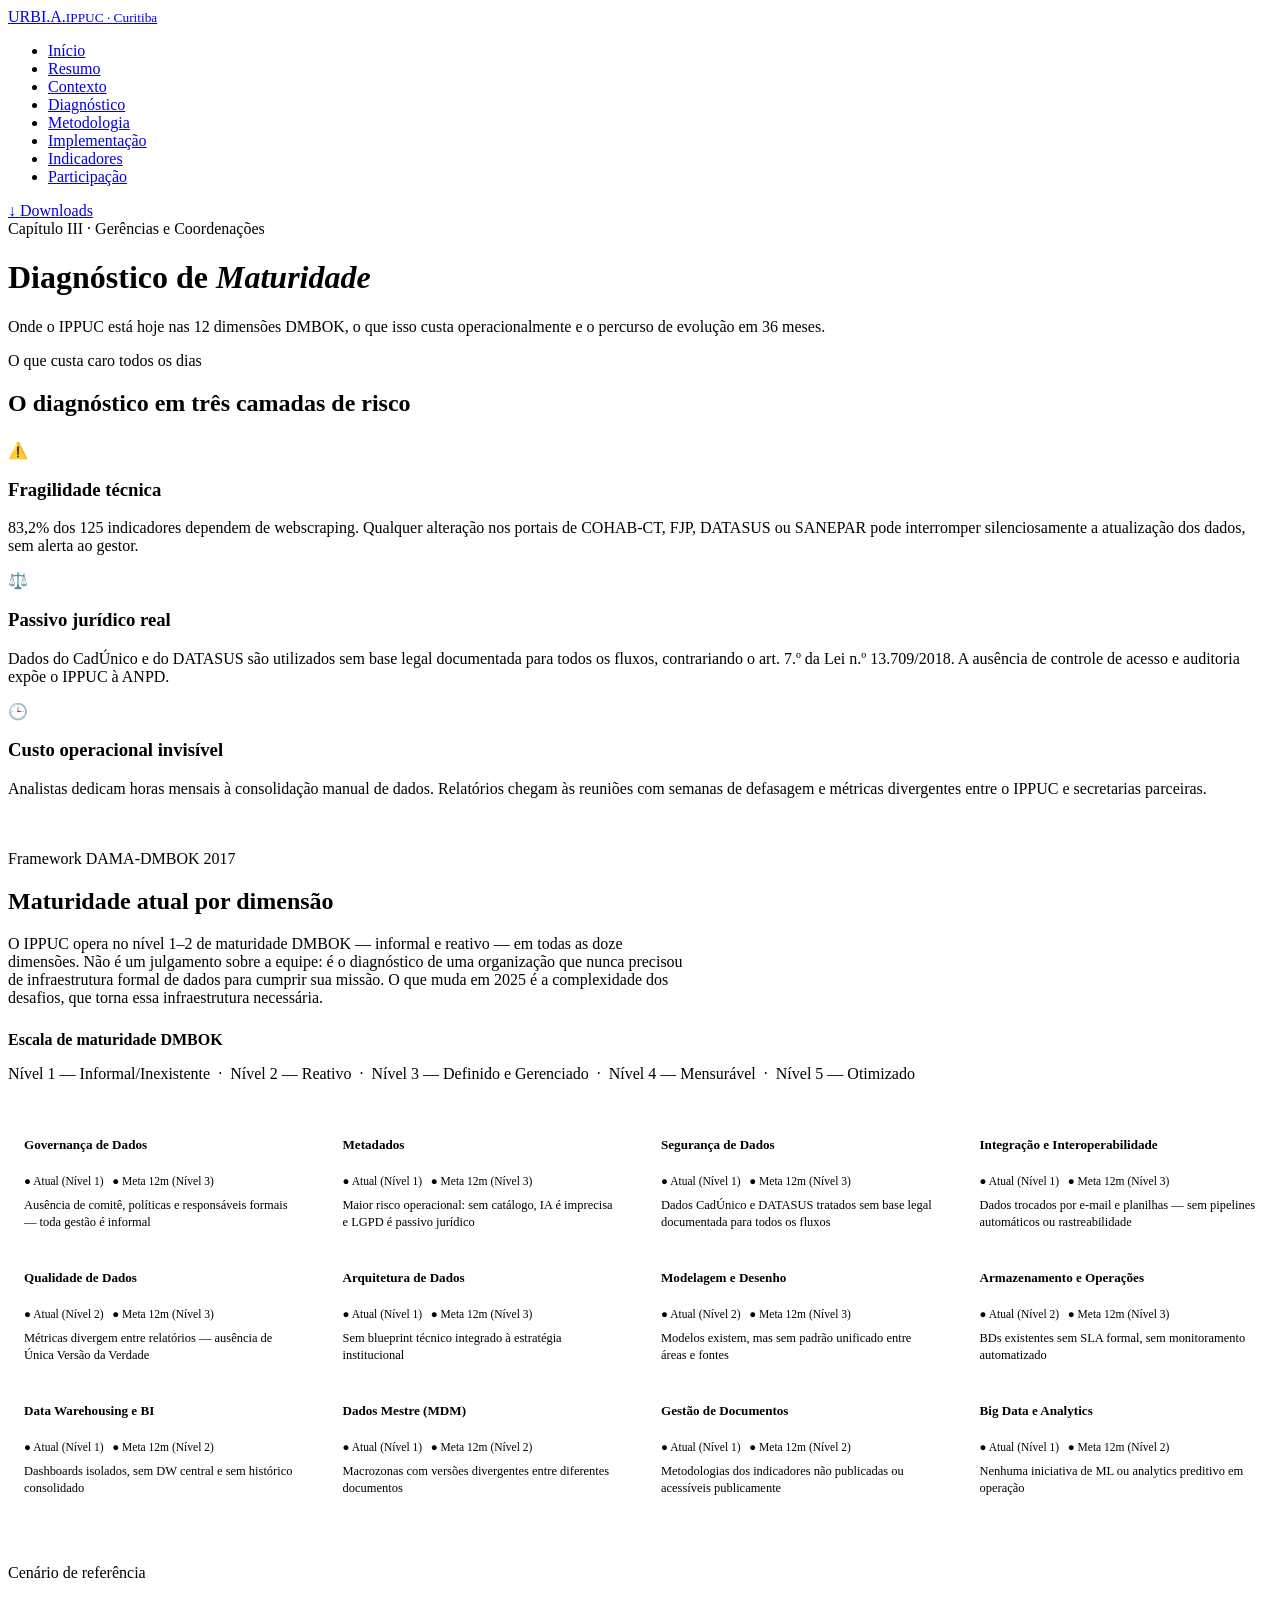
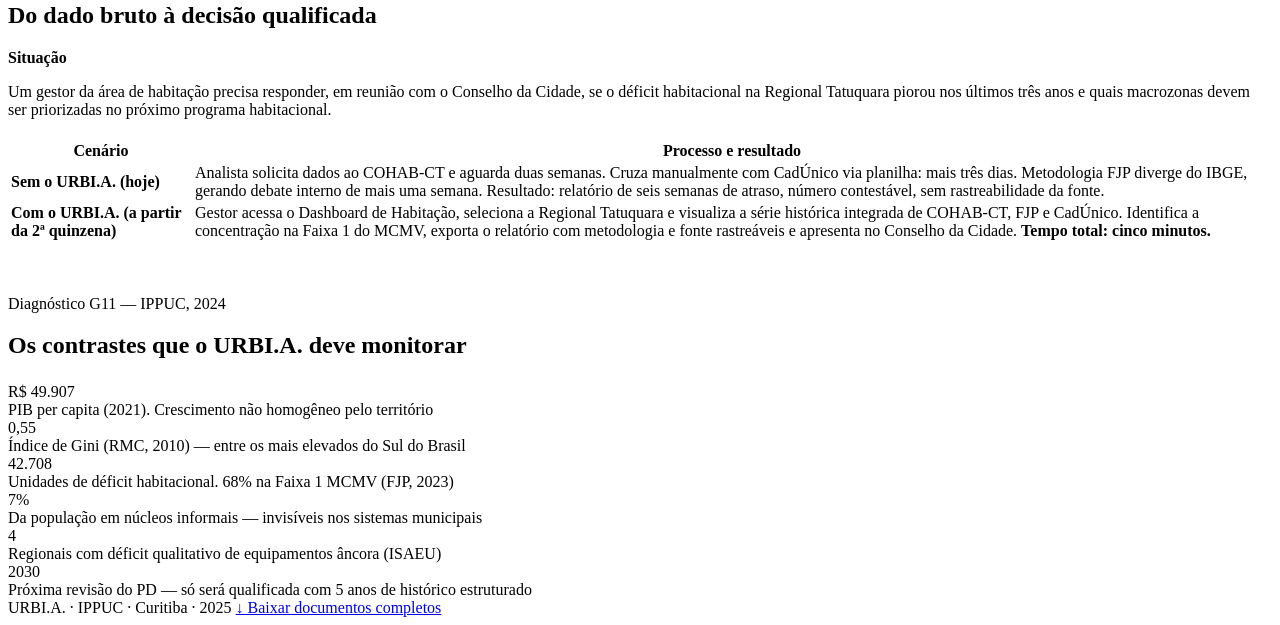
==== diagnostico.html @ 34041a44 "Rename diagnostico to diagnostico.html" ====
<!DOCTYPE html>
<html lang="pt-BR">
<head>
<meta charset="UTF-8">
<meta name="viewport" content="width=device-width, initial-scale=1">
<title>Diagnóstico de Maturidade — URBI.A. · IPPUC</title>
<link rel="stylesheet" href="style.css">
<style>
.maturity-grid {
  display: grid;
  grid-template-columns: repeat(auto-fill, minmax(280px,1fr));
  gap: 10px;
  margin-top: 20px;
}
.mat-item {
  background: var(--ink3);
  border: 1px solid var(--line);
  border-radius: var(--r);
  padding: 14px 16px;
}
.mat-dim { font-size: .82rem; font-weight: 600; color: var(--white); margin-bottom: 8px; }
.mat-levels { display: flex; align-items: center; gap: 6px; margin-bottom: 6px; }
.mat-dot {
  width: 8px; height: 8px; border-radius: 50%;
  background: var(--line2);
}
.mat-dot.lit { background: var(--blue-l); }
.mat-dot.target { background: var(--green-l); }
.mat-legend { font-size: .72rem; color: var(--text-dim); }
.mat-gap {
  font-size: .78rem; color: var(--text-muted); margin-top: 4px; line-height: 1.4;
  border-top: 1px solid var(--line); padding-top: 6px;
}
.scenario-table td:first-child { font-weight: 600; color: var(--white); width: 180px; }
</style>
</head>
<body>

<nav class="nav">
  <a href="index.html" class="nav-logo">URBI<span>.A.</span><small>IPPUC · Curitiba</small></a>
  <ul class="nav-links">
    <li><a href="index.html">Início</a></li>
    <li><a href="resumo-executivo.html">Resumo</a></li>
    <li><a href="contextualizacao.html">Contexto</a></li>
    <li><a href="diagnostico.html" class="active">Diagnóstico</a></li>
    <li><a href="metodologia.html">Metodologia</a></li>
    <li><a href="implementacao.html">Implementação</a></li>
    <li><a href="indicadores.html">Indicadores</a></li>
    <li><a href="participacao.html">Participação</a></li>
  </ul>
  <a href="downloads.html" class="nav-dl">↓ Downloads</a>
</nav>

<div class="hero">
  <div class="hero-inner">
    <div class="hero-tag">Capítulo III · Gerências e Coordenações</div>
    <h1>Diagnóstico de <em>Maturidade</em></h1>
    <p class="hero-sub">Onde o IPPUC está hoje nas 12 dimensões DMBOK, o que isso custa operacionalmente e o percurso de evolução em 36 meses.</p>
  </div>
</div>

<main class="page">

  <!-- CUSTO DA INAÇÃO -->
  <section style="margin-bottom:52px">
    <div class="sec-label">O que custa caro todos os dias</div>
    <h2 class="sec-title">O diagnóstico em três camadas de risco</h2>
    <div class="g3 reveal" style="margin-top:24px">
      <div class="card">
        <div class="card-icon">⚠️</div>
        <h3>Fragilidade técnica</h3>
        <p>83,2% dos 125 indicadores dependem de webscraping. Qualquer alteração nos portais de COHAB-CT, FJP, DATASUS ou SANEPAR pode interromper silenciosamente a atualização dos dados, sem alerta ao gestor.</p>
      </div>
      <div class="card">
        <div class="card-icon">⚖️</div>
        <h3>Passivo jurídico real</h3>
        <p>Dados do CadÚnico e do DATASUS são utilizados sem base legal documentada para todos os fluxos, contrariando o art. 7.º da Lei n.º 13.709/2018. A ausência de controle de acesso e auditoria expõe o IPPUC à ANPD.</p>
      </div>
      <div class="card">
        <div class="card-icon">🕒</div>
        <h3>Custo operacional invisível</h3>
        <p>Analistas dedicam horas mensais à consolidação manual de dados. Relatórios chegam às reuniões com semanas de defasagem e métricas divergentes entre o IPPUC e secretarias parceiras.</p>
      </div>
    </div>
  </section>

  <div class="div reveal"></div>

  <!-- MATURIDADE DMBOK -->
  <section style="margin-bottom:52px">
    <div class="sec-label reveal">Framework DAMA-DMBOK 2017</div>
    <h2 class="sec-title reveal">Maturidade atual por dimensão</h2>
    <p class="prose reveal" style="max-width:680px;margin-bottom:24px">O IPPUC opera no nível 1–2 de maturidade DMBOK — informal e reativo — em todas as doze dimensões. Não é um julgamento sobre a equipe: é o diagnóstico de uma organização que nunca precisou de infraestrutura formal de dados para cumprir sua missão. O que muda em 2025 é a complexidade dos desafios, que torna essa infraestrutura necessária.</p>

    <div class="callout gold reveal">
      <strong>Escala de maturidade DMBOK</strong>
      <p>Nível 1 — Informal/Inexistente &nbsp;·&nbsp; Nível 2 — Reativo &nbsp;·&nbsp; Nível 3 — Definido e Gerenciado &nbsp;·&nbsp; Nível 4 — Mensurável &nbsp;·&nbsp; Nível 5 — Otimizado</p>
    </div>

    <div class="maturity-grid reveal">
      <!-- Each item: dim name, current level (1-5 dots lit), target 12m, gap description -->
      <script>
      const DIMS = [
        {d:'Governança de Dados', cur:1, t12:3, gap:'Ausência de comitê, políticas e responsáveis formais — toda gestão é informal'},
        {d:'Metadados', cur:1, t12:3, gap:'Maior risco operacional: sem catálogo, IA é imprecisa e LGPD é passivo jurídico'},
        {d:'Segurança de Dados', cur:1, t12:3, gap:'Dados CadÚnico e DATASUS tratados sem base legal documentada para todos os fluxos'},
        {d:'Integração e Interoperabilidade', cur:1, t12:3, gap:'Dados trocados por e-mail e planilhas — sem pipelines automáticos ou rastreabilidade'},
        {d:'Qualidade de Dados', cur:2, t12:3, gap:'Métricas divergem entre relatórios — ausência de Única Versão da Verdade'},
        {d:'Arquitetura de Dados', cur:1, t12:3, gap:'Sem blueprint técnico integrado à estratégia institucional'},
        {d:'Modelagem e Desenho', cur:2, t12:3, gap:'Modelos existem, mas sem padrão unificado entre áreas e fontes'},
        {d:'Armazenamento e Operações', cur:2, t12:3, gap:'BDs existentes sem SLA formal, sem monitoramento automatizado'},
        {d:'Data Warehousing e BI', cur:1, t12:2, gap:'Dashboards isolados, sem DW central e sem histórico consolidado'},
        {d:'Dados Mestre (MDM)', cur:1, t12:2, gap:'Macrozonas com versões divergentes entre diferentes documentos'},
        {d:'Gestão de Documentos', cur:1, t12:2, gap:'Metodologias dos indicadores não publicadas ou acessíveis publicamente'},
        {d:'Big Data e Analytics', cur:1, t12:2, gap:'Nenhuma iniciativa de ML ou analytics preditivo em operação'},
      ];
      document.addEventListener('DOMContentLoaded', () => {
        const grid = document.getElementById('mat-grid');
        DIMS.forEach(d => {
          const dots = Array.from({length:5}, (_,i) => {
            const cls = i < d.cur ? 'mat-dot lit' : i < d.t12 ? 'mat-dot target' : 'mat-dot';
            return `<div class="${cls}" title="Nível ${i+1}"></div>`;
          }).join('');
          grid.innerHTML += `<div class="mat-item">
            <div class="mat-dim">${d.d}</div>
            <div class="mat-levels">${dots}</div>
            <div class="mat-legend"><span style="color:var(--blue-xl)">●</span> Atual (Nível ${d.cur}) &nbsp; <span style="color:var(--green-l)">●</span> Meta 12m (Nível ${d.t12})</div>
            <div class="mat-gap">${d.gap}</div>
          </div>`;
        });
      });
      </script>
    </div>
    <div class="maturity-grid" id="mat-grid"></div>
  </section>

  <div class="div reveal"></div>

  <!-- CENÁRIO PRÁTICO -->
  <section style="margin-bottom:52px">
    <div class="sec-label reveal">Cenário de referência</div>
    <h2 class="sec-title reveal">Do dado bruto à decisão qualificada</h2>
    <div class="callout reveal" style="margin-bottom:20px">
      <strong>Situação</strong>
      <p>Um gestor da área de habitação precisa responder, em reunião com o Conselho da Cidade, se o déficit habitacional na Regional Tatuquara piorou nos últimos três anos e quais macrozonas devem ser priorizadas no próximo programa habitacional.</p>
    </div>
    <div class="tbl-wrap reveal">
      <table class="scenario-table">
        <thead><tr><th>Cenário</th><th>Processo e resultado</th></tr></thead>
        <tbody>
          <tr>
            <td>Sem o URBI.A. (hoje)</td>
            <td>Analista solicita dados ao COHAB-CT e aguarda duas semanas. Cruza manualmente com CadÚnico via planilha: mais três dias. Metodologia FJP diverge do IBGE, gerando debate interno de mais uma semana. Resultado: relatório de seis semanas de atraso, número contestável, sem rastreabilidade da fonte.</td>
          </tr>
          <tr>
            <td>Com o URBI.A. (a partir da 2ª quinzena)</td>
            <td>Gestor acessa o Dashboard de Habitação, seleciona a Regional Tatuquara e visualiza a série histórica integrada de COHAB-CT, FJP e CadÚnico. Identifica a concentração na Faixa 1 do MCMV, exporta o relatório com metodologia e fonte rastreáveis e apresenta no Conselho da Cidade. <strong style="color:var(--green-l)">Tempo total: cinco minutos.</strong></td>
          </tr>
        </tbody>
      </table>
    </div>
  </section>

  <div class="div reveal"></div>

  <!-- DADOS DE CURITIBA -->
  <section class="reveal">
    <div class="sec-label">Diagnóstico G11 — IPPUC, 2024</div>
    <h2 class="sec-title">Os contrastes que o URBI.A. deve monitorar</h2>
    <div class="g3" style="margin-top:24px">
      <div class="stat-block"><div class="stat-num">R$ 49.907</div><div class="stat-label">PIB per capita (2021). Crescimento não homogêneo pelo território</div></div>
      <div class="stat-block"><div class="stat-num accent">0,55</div><div class="stat-label">Índice de Gini (RMC, 2010) — entre os mais elevados do Sul do Brasil</div></div>
      <div class="stat-block"><div class="stat-num">42.708</div><div class="stat-label">Unidades de déficit habitacional. 68% na Faixa 1 MCMV (FJP, 2023)</div></div>
      <div class="stat-block"><div class="stat-num">7%</div><div class="stat-label">Da população em núcleos informais — invisíveis nos sistemas municipais</div></div>
      <div class="stat-block"><div class="stat-num accent">4</div><div class="stat-label">Regionais com déficit qualitativo de equipamentos âncora (ISAEU)</div></div>
      <div class="stat-block"><div class="stat-num">2030</div><div class="stat-label">Próxima revisão do PD — só será qualificada com 5 anos de histórico estruturado</div></div>
    </div>
  </section>

</main>

<footer class="footer">
  <span>URBI.A. · IPPUC · Curitiba · 2025</span>
  <a href="downloads.html">↓ Baixar documentos completos</a>
</footer>
<script src="shared.js"></script>
</body>
</html>
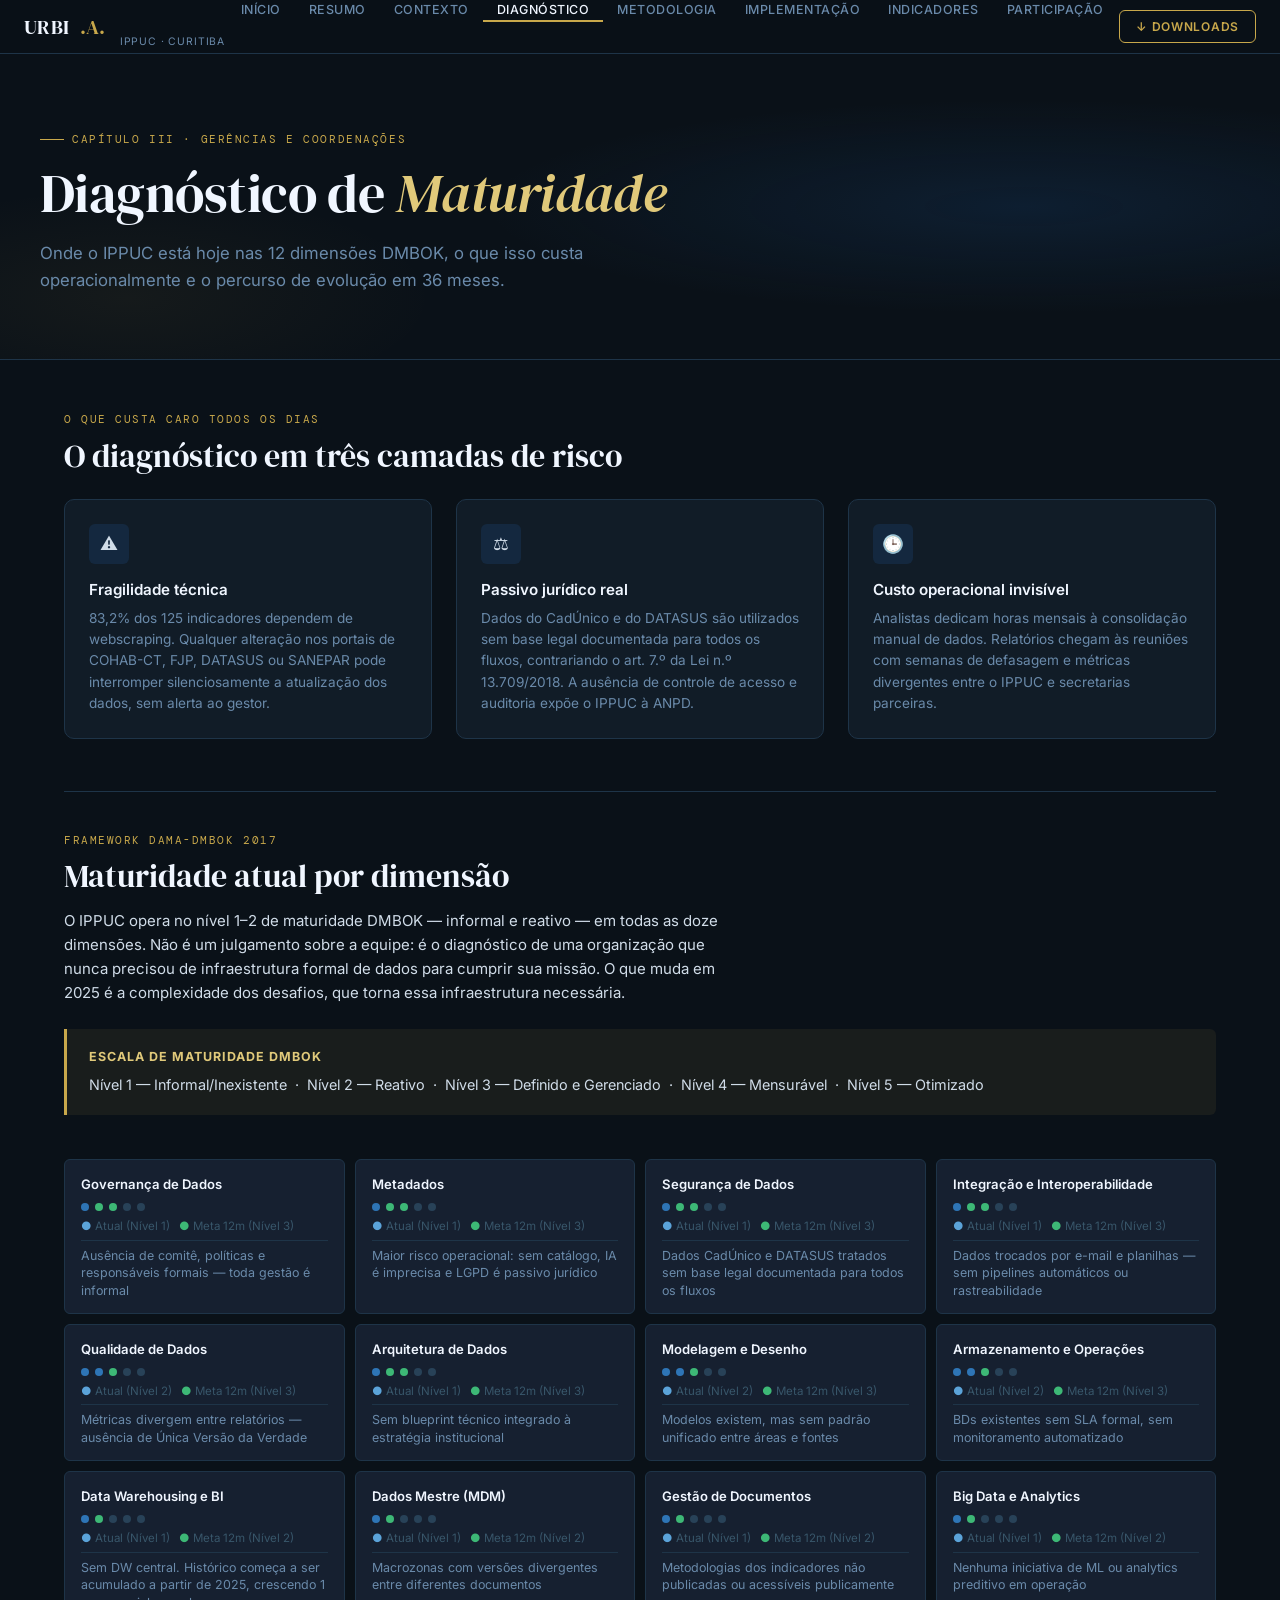
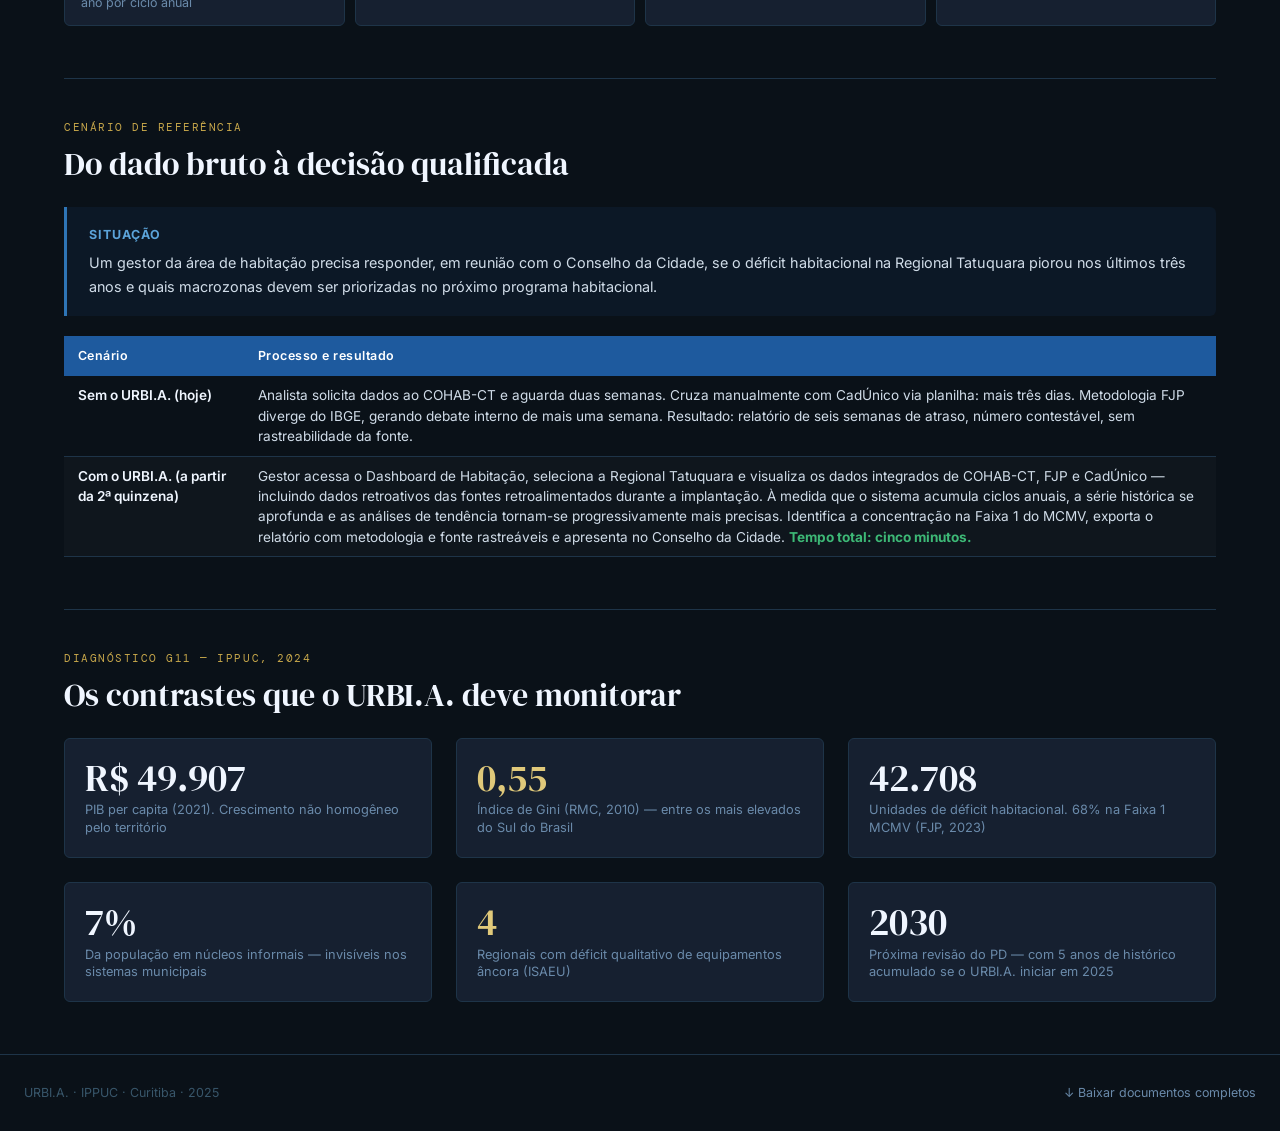
==== commit f9b5475a: "Update diagnostico.html" ====
--- a/diagnostico.html
+++ b/diagnostico.html
@@ -110,7 +110,7 @@
         {d:'Arquitetura de Dados', cur:1, t12:3, gap:'Sem blueprint técnico integrado à estratégia institucional'},
         {d:'Modelagem e Desenho', cur:2, t12:3, gap:'Modelos existem, mas sem padrão unificado entre áreas e fontes'},
         {d:'Armazenamento e Operações', cur:2, t12:3, gap:'BDs existentes sem SLA formal, sem monitoramento automatizado'},
-        {d:'Data Warehousing e BI', cur:1, t12:2, gap:'Dashboards isolados, sem DW central e sem histórico consolidado'},
+        {d:'Data Warehousing e BI', cur:1, t12:2, gap:'Sem DW central. Histórico começa a ser acumulado a partir de 2025, crescendo 1 ano por ciclo anual'},
         {d:'Dados Mestre (MDM)', cur:1, t12:2, gap:'Macrozonas com versões divergentes entre diferentes documentos'},
         {d:'Gestão de Documentos', cur:1, t12:2, gap:'Metodologias dos indicadores não publicadas ou acessíveis publicamente'},
         {d:'Big Data e Analytics', cur:1, t12:2, gap:'Nenhuma iniciativa de ML ou analytics preditivo em operação'},
@@ -155,7 +155,7 @@
           </tr>
           <tr>
             <td>Com o URBI.A. (a partir da 2ª quinzena)</td>
-            <td>Gestor acessa o Dashboard de Habitação, seleciona a Regional Tatuquara e visualiza a série histórica integrada de COHAB-CT, FJP e CadÚnico. Identifica a concentração na Faixa 1 do MCMV, exporta o relatório com metodologia e fonte rastreáveis e apresenta no Conselho da Cidade. <strong style="color:var(--green-l)">Tempo total: cinco minutos.</strong></td>
+            <td>Gestor acessa o Dashboard de Habitação, seleciona a Regional Tatuquara e visualiza os dados integrados de COHAB-CT, FJP e CadÚnico — incluindo dados retroativos das fontes retroalimentados durante a implantação. À medida que o sistema acumula ciclos anuais, a série histórica se aprofunda e as análises de tendência tornam-se progressivamente mais precisas. Identifica a concentração na Faixa 1 do MCMV, exporta o relatório com metodologia e fonte rastreáveis e apresenta no Conselho da Cidade. <strong style="color:var(--green-l)">Tempo total: cinco minutos.</strong></td>
           </tr>
         </tbody>
       </table>
@@ -174,7 +174,7 @@
       <div class="stat-block"><div class="stat-num">42.708</div><div class="stat-label">Unidades de déficit habitacional. 68% na Faixa 1 MCMV (FJP, 2023)</div></div>
       <div class="stat-block"><div class="stat-num">7%</div><div class="stat-label">Da população em núcleos informais — invisíveis nos sistemas municipais</div></div>
       <div class="stat-block"><div class="stat-num accent">4</div><div class="stat-label">Regionais com déficit qualitativo de equipamentos âncora (ISAEU)</div></div>
-      <div class="stat-block"><div class="stat-num">2030</div><div class="stat-label">Próxima revisão do PD — só será qualificada com 5 anos de histórico estruturado</div></div>
+      <div class="stat-block"><div class="stat-num">2030</div><div class="stat-label">Próxima revisão do PD — com 5 anos de histórico acumulado se o URBI.A. iniciar em 2025</div></div>
     </div>
   </section>
 
--- a/style.css
+++ b/style.css
@@ -0,0 +1,366 @@
+/* ═══════════════════════════════════════════════════
+   URBI.A. — Shared Design System
+   Curitiba · IPPUC · 2025
+   Aesthetic: Urban Intelligence / Dark Blueprint
+═══════════════════════════════════════════════════ */
+
+@import url('https://fonts.googleapis.com/css2?family=DM+Serif+Display:ital@0;1&family=DM+Mono:wght@400;500&family=Inter:wght@300;400;500;600&display=swap');
+
+:root {
+  --ink:        #0a1118;
+  --ink2:       #111c27;
+  --ink3:       #162030;
+  --line:       #1e3448;
+  --line2:      #284258;
+  --blue:       #1e5a9e;
+  --blue-l:     #2e75b6;
+  --blue-xl:    #5ba3d9;
+  --gold:       #c8a84b;
+  --gold-l:     #e0c97a;
+  --text:       #d0dce8;
+  --text-muted: #6a8aaa;
+  --text-dim:   #38566a;
+  --white:      #f0f6ff;
+  --green:      #2a7a52;
+  --green-l:    #3db876;
+  --red:        #8a2a2a;
+  --amber:      #c8762a;
+
+  --r:          6px;
+  --r2:         10px;
+  --gap:        clamp(12px, 2vw, 24px);
+  --gap-xs:     6px; /* Nova variável para espaçamentos ultra-compactos */
+  --page-max:   1200px;
+
+  --f-display:  'DM Serif Display', Georgia, serif;
+  --f-body:     'Inter', system-ui, sans-serif;
+  --f-mono:     'DM Mono', 'Fira Code', monospace;
+}
+
+*, *::before, *::after { box-sizing: border-box; margin: 0; padding: 0; }
+
+html { scroll-behavior: smooth; }
+
+body {
+  font-family: var(--f-body);
+  background: var(--ink);
+  color: var(--text);
+  min-height: 100vh;
+  font-size: 15px;
+  line-height: 1.6;
+  -webkit-font-smoothing: antialiased;
+}
+
+/* ── NAV ── */
+.nav {
+  position: sticky; top: 0; z-index: 100;
+  background: rgba(10,17,24,.92);
+  backdrop-filter: blur(16px);
+  border-bottom: 1px solid var(--line);
+  padding: 0 var(--gap);
+  display: flex; align-items: stretch; justify-content: space-between;
+  height: 54px;
+}
+.nav-logo {
+  display: flex; align-items: center; gap: 10px;
+  text-decoration: none;
+  font-family: var(--f-display);
+  font-size: 1.25rem;
+  color: var(--white);
+  letter-spacing: .02em;
+}
+.nav-logo span { color: var(--gold); }
+.nav-logo small {
+  font-family: var(--f-body);
+  font-size: .65rem;
+  color: var(--text-muted);
+  font-weight: 400;
+  letter-spacing: .08em;
+  text-transform: uppercase;
+  margin-left: 4px;
+  align-self: flex-end;
+  padding-bottom: 2px;
+}
+.nav-links {
+  display: flex; align-items: stretch; gap: 0;
+  list-style: none;
+}
+.nav-links a {
+  display: flex; align-items: center;
+  padding: 0 14px;
+  font-size: .78rem;
+  font-weight: 500;
+  letter-spacing: .04em;
+  text-transform: uppercase;
+  color: var(--text-muted);
+  text-decoration: none;
+  border-bottom: 2px solid transparent;
+  transition: color .2s, border-color .2s;
+}
+.nav-links a:hover, .nav-links a.active {
+  color: var(--white);
+  border-bottom-color: var(--gold);
+}
+.nav-dl {
+  display: flex; align-items: center;
+  padding: 0 16px;
+  font-size: .75rem;
+  font-weight: 600;
+  letter-spacing: .06em;
+  text-transform: uppercase;
+  color: var(--gold);
+  text-decoration: none;
+  border: 1px solid var(--gold);
+  border-radius: var(--r);
+  margin: 10px 0;
+  transition: background .2s, color .2s;
+}
+.nav-dl:hover { background: var(--gold); color: var(--ink); }
+
+/* ── PAGE WRAPPER ── */
+.page {
+  max-width: var(--page-max);
+  margin: 0 auto;
+  padding: clamp(24px, 4vw, 56px) var(--gap);
+}
+
+/* ── HERO ── */
+.hero {
+  padding: clamp(40px, 6vw, 80px) var(--gap) clamp(32px, 5vw, 64px);
+  border-bottom: 1px solid var(--line);
+  position: relative;
+  overflow: hidden;
+}
+.hero::before {
+  content: '';
+  position: absolute; inset: 0;
+  background:
+    radial-gradient(ellipse 60% 50% at 80% 50%, rgba(30,90,158,.18) 0%, transparent 70%),
+    radial-gradient(ellipse 40% 60% at 10% 80%, rgba(200,168,75,.06) 0%, transparent 60%);
+  pointer-events: none;
+}
+.hero-inner { max-width: var(--page-max); margin: 0 auto; position: relative; }
+.hero-tag {
+  font-family: var(--f-mono);
+  font-size: .7rem;
+  letter-spacing: .14em;
+  text-transform: uppercase;
+  color: var(--gold);
+  margin-bottom: 14px;
+  display: flex; align-items: center; gap: 8px;
+}
+.hero-tag::before {
+  content: '';
+  display: inline-block;
+  width: 24px; height: 1px;
+  background: var(--gold);
+}
+.hero h1 {
+  font-family: var(--f-display);
+  font-size: clamp(2rem, 5vw, 3.4rem);
+  font-weight: 400;
+  color: var(--white);
+  line-height: 1.12;
+  letter-spacing: -.01em;
+  margin-bottom: 16px;
+}
+.hero h1 em {
+  font-style: italic;
+  color: var(--gold-l);
+}
+.hero-sub {
+  font-size: clamp(.9rem, 1.5vw, 1.05rem);
+  color: var(--text-muted);
+  max-width: 620px;
+  line-height: 1.65;
+}
+
+/* ── SECTION HEADINGS ── */
+.sec-label {
+  font-family: var(--f-mono);
+  font-size: .68rem;
+  letter-spacing: .14em;
+  text-transform: uppercase;
+  color: var(--gold);
+  margin-bottom: 8px;
+}
+h2.sec-title {
+  font-family: var(--f-display);
+  font-size: clamp(1.4rem, 3vw, 2rem);
+  font-weight: 400;
+  color: var(--white);
+  line-height: 1.2;
+  margin-bottom: 14px;
+}
+h3.sub-title {
+  font-size: 1rem;
+  font-weight: 600;
+  color: var(--blue-xl);
+  margin-bottom: 8px;
+}
+
+/* ── PROSE ── */
+.prose p {
+  color: var(--text);
+  line-height: 1.75;
+  margin-bottom: 1.1em;
+  font-size: .97rem;
+}
+.prose p:last-child { margin-bottom: 0; }
+
+/* ── CARDS ── */
+.card {
+  background: var(--ink2);
+  border: 1px solid var(--line);
+  border-radius: var(--r2);
+  padding: 24px;
+  transition: border-color .2s, transform .2s;
+}
+.card:hover { border-color: var(--line2); transform: translateY(-2px); }
+.card.accent { border-color: var(--blue); }
+.card-icon {
+  width: 40px; height: 40px;
+  background: rgba(30,90,158,.2);
+  border-radius: var(--r);
+  display: flex; align-items: center; justify-content: center;
+  font-size: 1.1rem;
+  margin-bottom: 14px;
+}
+.card h3 {
+  font-size: .95rem;
+  font-weight: 600;
+  color: var(--white);
+  margin-bottom: 6px;
+}
+.card p {
+  font-size: .85rem;
+  color: var(--text-muted);
+  line-height: 1.55;
+}
+.card a.card-link {
+  display: inline-flex; align-items: center; gap: 5px;
+  margin-top: 14px;
+  font-size: .8rem;
+  font-weight: 600;
+  letter-spacing: .04em;
+  text-transform: uppercase;
+  color: var(--blue-xl);
+  text-decoration: none;
+  transition: color .2s;
+}
+.card a.card-link:hover { color: var(--gold-l); }
+.card a.card-link::after { content: '→'; }
+
+/* ── GRID LAYOUTS ── */
+.g2  { display: grid; grid-template-columns: repeat(2,1fr); gap: var(--gap); }
+.g3  { display: grid; grid-template-columns: repeat(3,1fr); gap: var(--gap); }
+.g4  { display: grid; grid-template-columns: repeat(4,1fr); gap: var(--gap); }
+@media (max-width: 900px) { .g4 { grid-template-columns: repeat(2,1fr); } }
+@media (max-width: 700px) { .g2,.g3,.g4 { grid-template-columns: 1fr; } }
+
+/* ── CALLOUT BOX ── */
+.callout {
+  border-left: 3px solid var(--blue-l);
+  background: rgba(30,90,158,.1);
+  border-radius: 0 var(--r) var(--r) 0;
+  padding: 18px 22px;
+  margin: 24px 0;
+}
+.callout.gold { border-left-color: var(--gold); background: rgba(200,168,75,.08); }
+.callout.green { border-left-color: var(--green-l); background: rgba(61,184,118,.07); }
+.callout strong {
+  display: block;
+  font-size: .78rem;
+  letter-spacing: .08em;
+  text-transform: uppercase;
+  color: var(--blue-xl);
+  margin-bottom: 6px;
+}
+.callout.gold strong { color: var(--gold-l); }
+.callout.green strong { color: var(--green-l); }
+.callout p { font-size: .9rem; color: var(--text); line-height: 1.65; }
+
+/* ── TABLE ── */
+.tbl-wrap { overflow-x: auto; margin: 16px 0; }
+table {
+  width: 100%;
+  border-collapse: collapse;
+  font-size: .85rem;
+}
+th {
+  background: var(--blue);
+  color: #fff;
+  padding: 10px 14px;
+  text-align: left;
+  font-weight: 600;
+  font-size: .78rem;
+  letter-spacing: .04em;
+}
+td {
+  padding: 9px 14px;
+  border-bottom: 1px solid var(--line);
+  color: var(--text);
+  line-height: 1.5;
+  vertical-align: top;
+}
+tr:nth-child(even) td { background: rgba(255,255,255,.02); }
+tr:hover td { background: rgba(30,90,158,.07); }
+
+/* ── TAG / BADGE ── */
+.tag {
+  display: inline-block;
+  padding: 3px 9px;
+  border-radius: 20px;
+  font-size: .72rem;
+  font-weight: 600;
+  letter-spacing: .04em;
+}
+.tag-blue { background: rgba(30,90,158,.25); color: var(--blue-xl); border: 1px solid rgba(46,117,182,.4); }
+.tag-gold { background: rgba(200,168,75,.18); color: var(--gold-l); border: 1px solid rgba(200,168,75,.35); }
+.tag-green { background: rgba(42,122,82,.25); color: var(--green-l); border: 1px solid rgba(61,184,118,.35); }
+.tag-red { background: rgba(138,42,42,.25); color: #e87070; border: 1px solid rgba(200,80,80,.35); }
+.tag-amber { background: rgba(200,118,42,.2); color: #e8a060; border: 1px solid rgba(200,118,42,.35); }
+
+/* ── DIVIDER ── */
+.div { height: 1px; background: var(--line); margin: 40px 0; }
+
+/* ── STAT ── */
+.stat-block { padding: 20px; background: var(--ink3); border-radius: var(--r); border: 1px solid var(--line); }
+.stat-num {
+  font-family: var(--f-display);
+  font-size: 2.4rem;
+  color: var(--white);
+  line-height: 1;
+  margin-bottom: 4px;
+}
+.stat-num.accent { color: var(--gold-l); }
+.stat-label { font-size: .8rem; color: var(--text-muted); line-height: 1.4; }
+
+/* ── PROGRESS BAR ── */
+.prog-row { display: flex; align-items: center; gap: 10px; margin-bottom: 8px; }
+.prog-label { font-size: .8rem; color: var(--text-muted); width: 100px; flex-shrink: 0; text-align: right; }
+.prog-track { flex: 1; height: 6px; background: rgba(255,255,255,.06); border-radius: 3px; overflow: hidden; }
+.prog-fill { height: 100%; border-radius: 3px; transition: width .8s cubic-bezier(.4,0,.2,1); }
+.prog-val { font-size: .78rem; font-weight: 600; width: 36px; }
+
+/* ── FOOTER ── */
+.footer {
+  border-top: 1px solid var(--line);
+  padding: 28px var(--gap);
+  display: flex; align-items: center; justify-content: space-between; flex-wrap: wrap; gap: 12px;
+  font-size: .78rem;
+  color: var(--text-dim);
+}
+.footer a { color: var(--text-muted); text-decoration: none; }
+.footer a:hover { color: var(--gold-l); }
+
+/* ── SCROLL ANIMATION ── */
+.reveal {
+  opacity: 0;
+  transform: translateY(16px);
+  transition: opacity .5s ease, transform .5s ease;
+}
+.reveal.visible { opacity: 1; transform: none; }
+
+@keyframes fadeIn { from { opacity:0; transform:translateY(8px); } to { opacity:1; transform:none; } }
+.fade-in { animation: fadeIn .5s ease both; }
